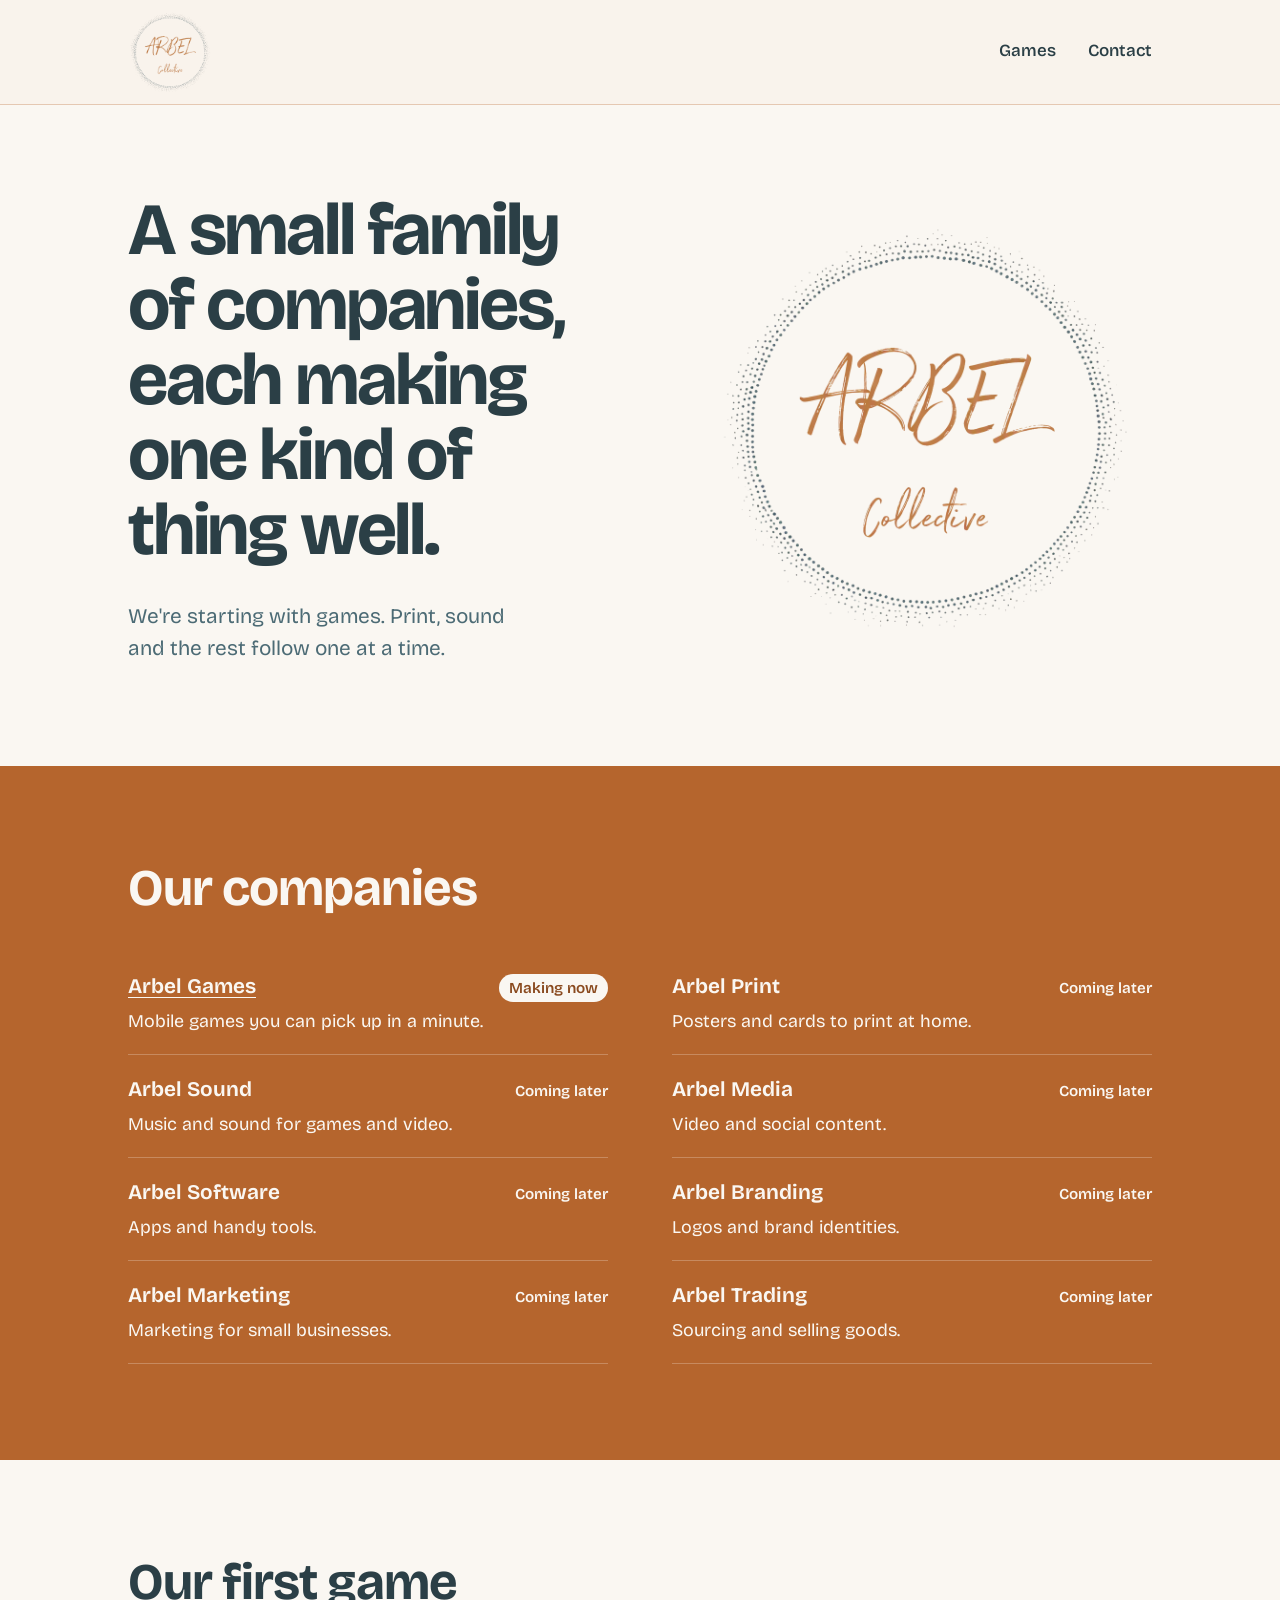
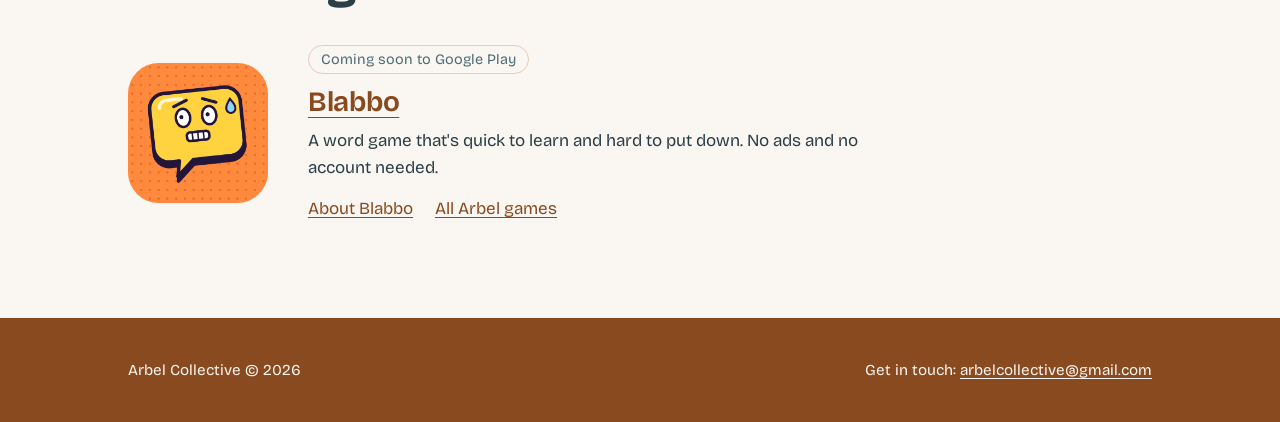
==== index.html @ 0c632db0 "First version of the Arbel Collective website Home, Games, Blabbo, Blabbo help and Blabbo privacy pa" ====
<!doctype html>
<html lang="en-GB">
<head>
<meta charset="utf-8">
<meta name="viewport" content="width=device-width, initial-scale=1">
<title>Arbel Collective</title>
<meta name="description" content="Arbel Collective is a small family of companies, starting with mobile games.">
<meta name="theme-color" content="#FAF7F2">
<link rel="icon" type="image/png" href="./assets/favicon.png">
<link rel="preconnect" href="https://fonts.googleapis.com">
<link rel="preconnect" href="https://fonts.gstatic.com" crossorigin>
<link href="https://fonts.googleapis.com/css2?family=Bricolage+Grotesque:opsz,wght@12..96,400..800&display=swap" rel="stylesheet">
<link rel="stylesheet" href="./assets/style.css">
</head>
<body>
<a class="skip" href="#main">Skip to content</a>
<header class="site-head">
  <div class="wrap">
    <a class="brand" href="./"><img src="./assets/arbel-logo.png" alt="Arbel Collective home" width="84" height="84"></a>
    <nav class="site-nav" aria-label="Main"><a href="./games/">Games</a><a href="#contact">Contact</a></nav>
  </div>
</header>
<main id="main">

<section class="hero">
  <div class="wrap">
    <div>
      <h1>A small family of companies, each making one kind of thing well.</h1>
      <p>We're starting with games. Print, sound and the rest follow one at a time.</p>
    </div>
    <img class="hero-logo" src="assets/arbel-logo.png" alt="Arbel Collective logo" width="880" height="880">
  </div>
</section>

<section class="band">
  <div class="wrap">
    <h2>Our companies</h2>
    <ul class="companies"><li class="live"><span class="name"><a href="games/">Arbel Games</a></span><span class="status">Making now</span><span class="what">Mobile games you can pick up in a minute.</span></li><li class=""><span class="name">Arbel Print</span><span class="status">Coming later</span><span class="what">Posters and cards to print at home.</span></li><li class=""><span class="name">Arbel Sound</span><span class="status">Coming later</span><span class="what">Music and sound for games and video.</span></li><li class=""><span class="name">Arbel Media</span><span class="status">Coming later</span><span class="what">Video and social content.</span></li><li class=""><span class="name">Arbel Software</span><span class="status">Coming later</span><span class="what">Apps and handy tools.</span></li><li class=""><span class="name">Arbel Branding</span><span class="status">Coming later</span><span class="what">Logos and brand identities.</span></li><li class=""><span class="name">Arbel Marketing</span><span class="status">Coming later</span><span class="what">Marketing for small businesses.</span></li><li class=""><span class="name">Arbel Trading</span><span class="status">Coming later</span><span class="what">Sourcing and selling goods.</span></li></ul>
  </div>
</section>

<section>
  <div class="wrap">
    <h2>Our first game</h2>
    
    <article class="game">
      <img class="icon" src="assets/blabbo-icon.png" alt="" width="150" height="150">
      <div>
        <span class="badge">Coming soon to Google Play</span>
        <h3><a href="blabbo/">Blabbo</a></h3>
        <p>A word game that's quick to learn and hard to put down. No ads and no account needed.</p>
        <ul class="links"><li><a href="blabbo/">About Blabbo</a></li><li><a href="games/">All Arbel games</a></li></ul>
      </div>
    </article>
  </div>
</section>

</main>
<footer class="site-foot" id="contact">
  <div class="wrap">
    <span>Arbel Collective &copy; 2026</span>
    <span>Get in touch: <a href="mailto:arbelcollective@gmail.com">arbelcollective@gmail.com</a></span>
  </div>
</footer>
</body>
</html>
---- assets/style.css ----
/* Arbel Collective — locked palette: Paper, Sunbaked Clay, Atlantic Blue-Grey (plus shades of those only) */
:root {
  --paper: #FAF7F2;
  --clay: #B5652D;
  --clay-deep: #8A4A1F;     /* darker shade of Clay, safe for small text */
  --sea: #4C6B75;           /* Atlantic Blue-Grey */
  --sea-deep: #2B3F46;      /* darker shade of Blue-Grey, body text */
  --mist: #F3E6DB;          /* light tint of Clay */
  --line: rgba(181, 101, 45, 0.30);
  --line-light: rgba(250, 247, 242, 0.25);

  --font: "Bricolage Grotesque", system-ui, sans-serif;

  --step-0: 1.0625rem;
  --step-1: 1.3rem;
  --step-2: 1.75rem;
  --step-3: clamp(2.1rem, 4.6vw, 3.2rem);
  --step-4: clamp(2.5rem, 6.4vw, 4.6rem);

  --gutter: clamp(16px, 4vw, 48px);
  --max: 1120px;
}

*, *::before, *::after { box-sizing: border-box; }
html { -webkit-text-size-adjust: 100%; }

body {
  margin: 0;
  background: var(--paper);
  color: var(--sea-deep);
  font-family: var(--font);
  font-size: var(--step-0);
  line-height: 1.6;
  font-optical-sizing: auto;
}

img { max-width: 100%; display: block; }
a { color: var(--clay-deep); text-underline-offset: 0.2em; text-decoration-thickness: 1px; }
a:hover { text-decoration-thickness: 2px; }
:focus-visible { outline: 3px solid var(--clay); outline-offset: 3px; border-radius: 2px; }

.wrap { width: 100%; max-width: var(--max); margin: 0 auto; padding: 0 var(--gutter); }
.skip { position: absolute; left: -999px; }
.skip:focus { left: var(--gutter); top: 8px; background: var(--paper); padding: 8px 12px; z-index: 10; }

/* ---------- header (paper, so the logo sits on its own colour) ---------- */
.site-head { background: #F9F3EC; border-bottom: 1px solid var(--line); }  /* exact background colour of the logo image */
.site-head .wrap { display: flex; align-items: center; justify-content: space-between; gap: 16px; padding-top: 10px; padding-bottom: 10px; }
.brand img { width: 84px; height: auto; }
.site-nav { display: flex; gap: clamp(16px, 3vw, 32px); }
.site-nav a { color: var(--sea-deep); text-decoration: none; font-weight: 550; padding: 4px 0; border-bottom: 2px solid transparent; }
.site-nav a:hover, .site-nav a[aria-current="page"] { border-bottom-color: var(--clay); }
.page-head :focus-visible, .band :focus-visible, .site-foot :focus-visible { outline-color: var(--paper); }

/* ---------- home hero: the logo is the star ---------- */
.hero { padding: clamp(40px, 7vw, 88px) 0 clamp(48px, 8vw, 104px); }
.hero .wrap { display: grid; grid-template-columns: 1.1fr 1fr; gap: clamp(28px, 6vw, 72px); align-items: center; }
.hero h1 { font-size: var(--step-4); line-height: 1.02; font-weight: 700; letter-spacing: -0.03em; margin: 0 0 0.45em; color: var(--sea-deep); max-width: 14ch; }
.hero p { font-size: var(--step-1); line-height: 1.5; max-width: 32ch; margin: 0; color: var(--sea); }
.hero-logo { width: min(420px, 100%); height: auto; justify-self: center; }

/* ---------- sections ---------- */
main section { padding: clamp(48px, 8vw, 96px) 0; }
h2 { font-size: var(--step-3); line-height: 1.05; letter-spacing: -0.02em; font-weight: 700; margin: 0 0 0.7em; }
h3 { font-size: var(--step-2); line-height: 1.15; letter-spacing: -0.01em; font-weight: 650; margin: 0 0 0.3em; }
.prose { max-width: 68ch; }
.prose p, .prose li { margin: 0 0 1em; }
.prose h2 { font-size: var(--step-2); margin: 1.6em 0 0.5em; }
.prose h2:first-child { margin-top: 0; }

/* blue-grey band for the company list */
.band { background: var(--clay); color: var(--paper); }
.band h2 { color: var(--paper); }

.companies { list-style: none; margin: 0; padding: 0; display: grid; grid-template-columns: repeat(2, 1fr); column-gap: clamp(24px, 5vw, 64px); }
.companies li { display: grid; grid-template-columns: 1fr auto; gap: 4px 16px; padding: 18px 0; border-bottom: 1px solid var(--line-light); align-items: baseline; }
.companies .name { font-weight: 650; font-size: var(--step-1); }
.companies .what { grid-column: 1 / -1; color: var(--paper); font-size: 1.12rem; }
.companies .status { font-size: 0.95rem; font-weight: 600; color: var(--paper); }
.companies li.live .status { color: var(--clay-deep); background: var(--paper); padding: 2px 10px; border-radius: 999px; }
.companies li.live .name a { color: var(--paper); }

/* games */
.game { display: grid; grid-template-columns: auto 1fr; gap: clamp(20px, 4vw, 40px); align-items: center; }
.game + .game { margin-top: 40px; }
.icon { width: clamp(96px, 16vw, 140px); aspect-ratio: 1; height: auto; border-radius: 22%; object-fit: cover; }
.icon.quiet { background: var(--mist); color: var(--clay-deep); display: grid; place-items: center; text-align: center; font-weight: 600; font-size: 1.05rem; padding: 12px; }
.game p { margin: 0 0 0.8em; max-width: 52ch; }
.links { display: flex; flex-wrap: wrap; gap: 10px 22px; padding: 0; margin: 0; list-style: none; }
.badge { display: inline-block; font-size: 0.9rem; color: var(--sea); border: 1px solid var(--line); border-radius: 999px; padding: 2px 12px; margin-bottom: 12px; }

/* inner page heads */
.page-head { background: var(--clay); color: var(--paper); padding: clamp(36px, 6vw, 72px) 0; }
.page-head h1 { font-size: var(--step-4); line-height: 0.98; letter-spacing: -0.03em; margin: 0 0 0.25em; font-weight: 700; }
.page-head p { font-size: var(--step-1); margin: 0; max-width: 40ch; color: var(--paper); }
.page-head a { color: var(--paper); }
.crumb { font-size: 0.95rem; margin-bottom: 18px; }
.title-row { display: flex; align-items: center; gap: clamp(16px, 3vw, 32px); }
.title-row .icon { width: clamp(80px, 12vw, 120px); }

/* privacy policy */
.policy ol { padding-left: 1.3em; }
.policy strong { color: var(--sea-deep); }

/* footer */
.site-foot { background: var(--clay-deep); color: var(--paper); padding: 40px 0; font-size: 0.95rem; }
.site-foot .wrap { display: flex; flex-wrap: wrap; justify-content: space-between; gap: 12px 32px; align-items: center; }
.site-foot a { color: var(--paper); }

@media (max-width: 760px) {
  .hero .wrap { grid-template-columns: 1fr; }
  .hero-logo { width: min(280px, 80%); order: -1; }
  .companies { grid-template-columns: 1fr; }
  .game { grid-template-columns: 1fr; }
}

/* long-text pages: keep the text column lined up with the page edge */
.wrap.prose { max-width: var(--max); }
.wrap.prose > * { max-width: 68ch; }
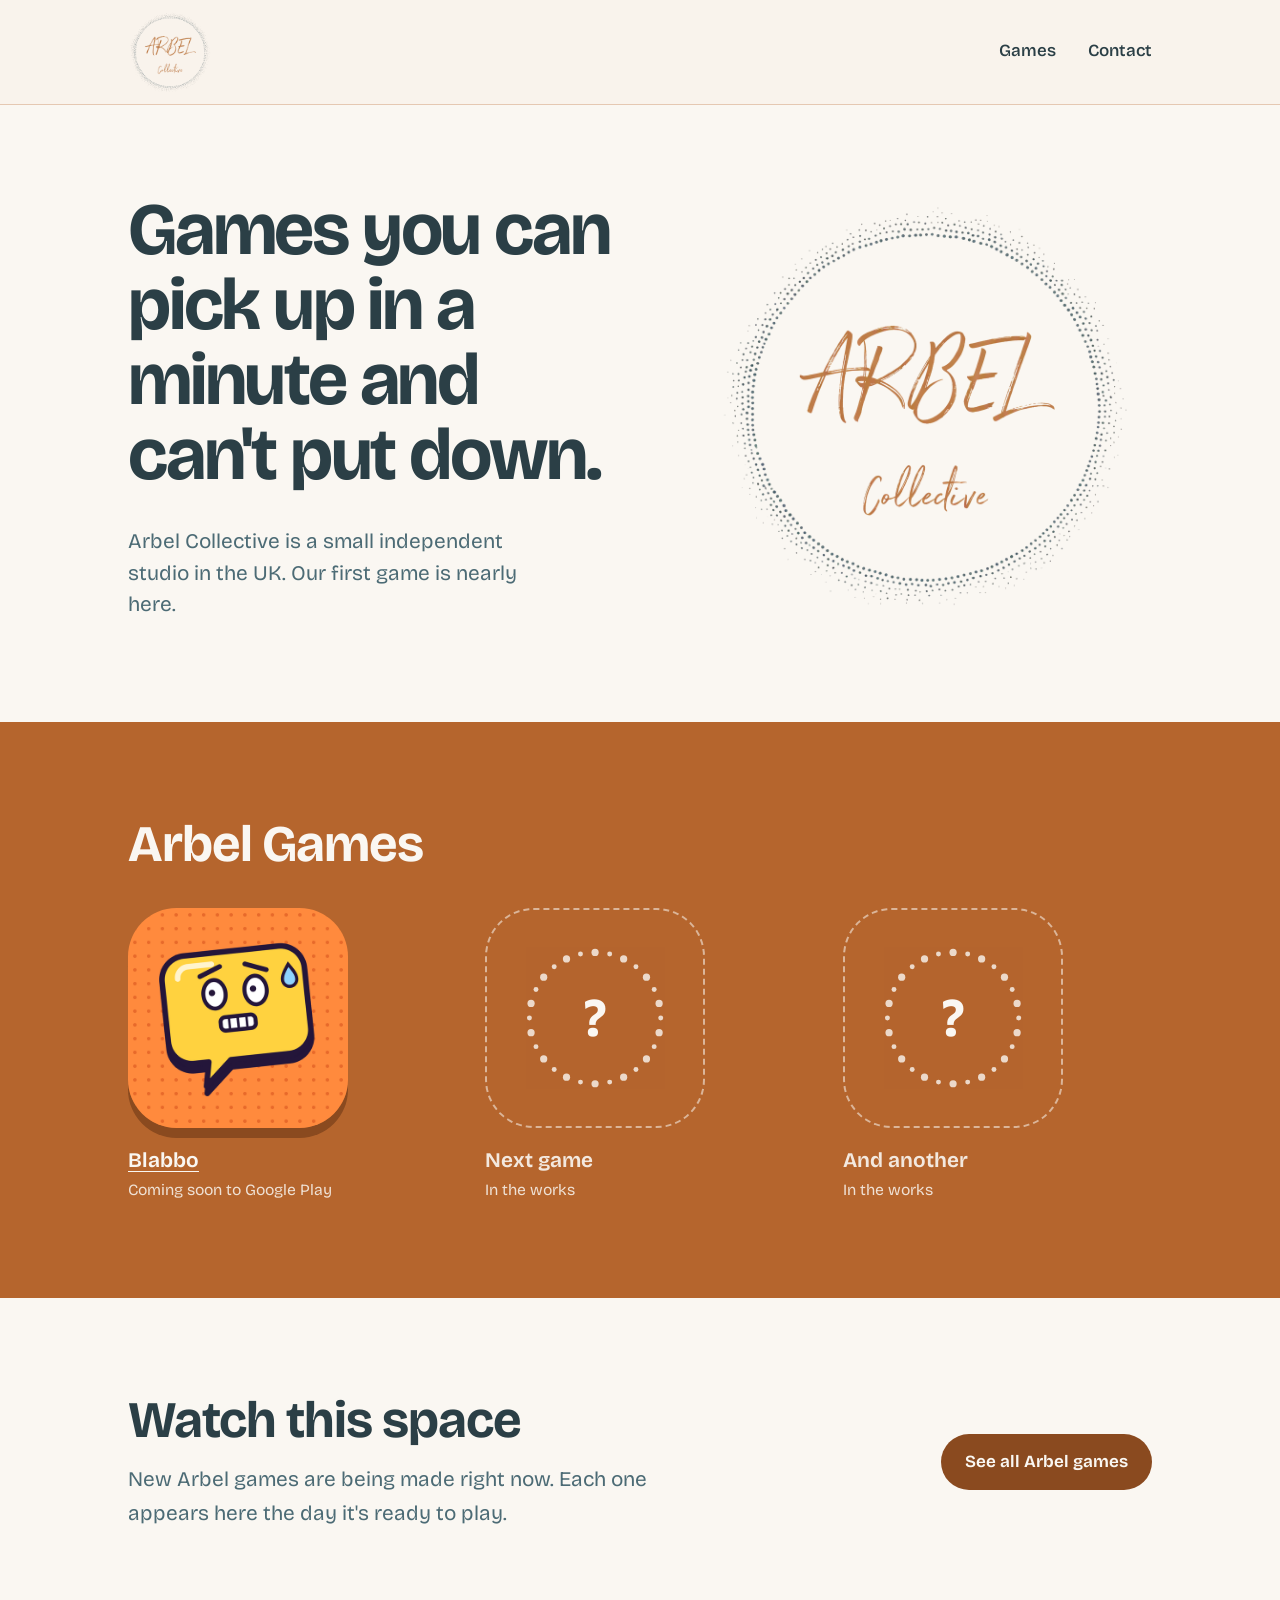
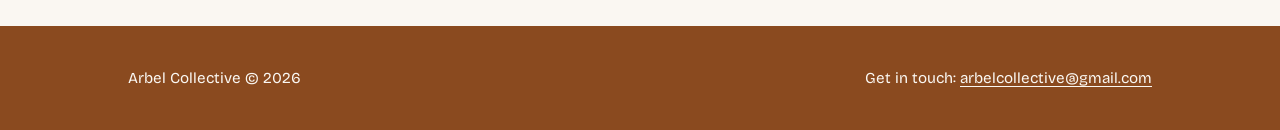
==== commit 55a762db: "Home page: replace company list with Arbel Games shelf and watch-this-space section Co-Authored-By: " ====
--- a/index.html
+++ b/index.html
@@ -4,7 +4,7 @@
 <meta charset="utf-8">
 <meta name="viewport" content="width=device-width, initial-scale=1">
 <title>Arbel Collective</title>
-<meta name="description" content="Arbel Collective is a small family of companies, starting with mobile games.">
+<meta name="description" content="Arbel Collective makes mobile games you can pick up in a minute. Our first game, Blabbo, is coming to Google Play.">
 <meta name="theme-color" content="#FAF7F2">
 <link rel="icon" type="image/png" href="./assets/favicon.png">
 <link rel="preconnect" href="https://fonts.googleapis.com">
@@ -25,33 +25,43 @@
 <section class="hero">
   <div class="wrap">
     <div>
-      <h1>A small family of companies, each making one kind of thing well.</h1>
-      <p>We're starting with games. Print, sound and the rest follow one at a time.</p>
+      <h1>Games you can pick up in a minute and can't put down.</h1>
+      <p>Arbel Collective is a small independent studio in the UK. Our first game is nearly here.</p>
     </div>
     <img class="hero-logo" src="assets/arbel-logo.png" alt="Arbel Collective logo" width="880" height="880">
   </div>
 </section>
 
-<section class="band">
+<section class="band shelf">
   <div class="wrap">
-    <h2>Our companies</h2>
-    <ul class="companies"><li class="live"><span class="name"><a href="games/">Arbel Games</a></span><span class="status">Making now</span><span class="what">Mobile games you can pick up in a minute.</span></li><li class=""><span class="name">Arbel Print</span><span class="status">Coming later</span><span class="what">Posters and cards to print at home.</span></li><li class=""><span class="name">Arbel Sound</span><span class="status">Coming later</span><span class="what">Music and sound for games and video.</span></li><li class=""><span class="name">Arbel Media</span><span class="status">Coming later</span><span class="what">Video and social content.</span></li><li class=""><span class="name">Arbel Software</span><span class="status">Coming later</span><span class="what">Apps and handy tools.</span></li><li class=""><span class="name">Arbel Branding</span><span class="status">Coming later</span><span class="what">Logos and brand identities.</span></li><li class=""><span class="name">Arbel Marketing</span><span class="status">Coming later</span><span class="what">Marketing for small businesses.</span></li><li class=""><span class="name">Arbel Trading</span><span class="status">Coming later</span><span class="what">Sourcing and selling goods.</span></li></ul>
+    <h2>Arbel Games</h2>
+    <ul class="shelf-row">
+      <li class="slot">
+        <a class="tile" href="blabbo/"><img src="assets/blabbo-icon.png" alt="" width="512" height="512"></a>
+        <p class="slot-name"><a href="blabbo/">Blabbo</a></p>
+        <p class="slot-meta">Coming soon to Google Play</p>
+      </li>
+      <li class="slot slot--soon">
+        <div class="tile tile--soon"><svg viewBox="0 0 100 100" aria-hidden="true"><circle cx="90.0" cy="50.0" r="1.5"/><circle cx="89.0" cy="58.9" r="2.2"/><circle cx="86.0" cy="67.4" r="1.5"/><circle cx="81.3" cy="74.9" r="2.2"/><circle cx="74.9" cy="81.3" r="1.5"/><circle cx="67.4" cy="86.0" r="2.2"/><circle cx="58.9" cy="89.0" r="1.5"/><circle cx="50.0" cy="90.0" r="2.2"/><circle cx="41.1" cy="89.0" r="1.5"/><circle cx="32.6" cy="86.0" r="2.2"/><circle cx="25.1" cy="81.3" r="1.5"/><circle cx="18.7" cy="74.9" r="2.2"/><circle cx="14.0" cy="67.4" r="1.5"/><circle cx="11.0" cy="58.9" r="2.2"/><circle cx="10.0" cy="50.0" r="1.5"/><circle cx="11.0" cy="41.1" r="2.2"/><circle cx="14.0" cy="32.6" r="1.5"/><circle cx="18.7" cy="25.1" r="2.2"/><circle cx="25.1" cy="18.7" r="1.5"/><circle cx="32.6" cy="14.0" r="2.2"/><circle cx="41.1" cy="11.0" r="1.5"/><circle cx="50.0" cy="10.0" r="2.2"/><circle cx="58.9" cy="11.0" r="1.5"/><circle cx="67.4" cy="14.0" r="2.2"/><circle cx="74.9" cy="18.7" r="1.5"/><circle cx="81.3" cy="25.1" r="2.2"/><circle cx="86.0" cy="32.6" r="1.5"/><circle cx="89.0" cy="41.1" r="2.2"/></svg><span aria-hidden="true">?</span></div>
+        <p class="slot-name">Next game</p>
+        <p class="slot-meta">In the works</p>
+      </li>
+      <li class="slot slot--soon">
+        <div class="tile tile--soon"><svg viewBox="0 0 100 100" aria-hidden="true"><circle cx="90.0" cy="50.0" r="1.5"/><circle cx="89.0" cy="58.9" r="2.2"/><circle cx="86.0" cy="67.4" r="1.5"/><circle cx="81.3" cy="74.9" r="2.2"/><circle cx="74.9" cy="81.3" r="1.5"/><circle cx="67.4" cy="86.0" r="2.2"/><circle cx="58.9" cy="89.0" r="1.5"/><circle cx="50.0" cy="90.0" r="2.2"/><circle cx="41.1" cy="89.0" r="1.5"/><circle cx="32.6" cy="86.0" r="2.2"/><circle cx="25.1" cy="81.3" r="1.5"/><circle cx="18.7" cy="74.9" r="2.2"/><circle cx="14.0" cy="67.4" r="1.5"/><circle cx="11.0" cy="58.9" r="2.2"/><circle cx="10.0" cy="50.0" r="1.5"/><circle cx="11.0" cy="41.1" r="2.2"/><circle cx="14.0" cy="32.6" r="1.5"/><circle cx="18.7" cy="25.1" r="2.2"/><circle cx="25.1" cy="18.7" r="1.5"/><circle cx="32.6" cy="14.0" r="2.2"/><circle cx="41.1" cy="11.0" r="1.5"/><circle cx="50.0" cy="10.0" r="2.2"/><circle cx="58.9" cy="11.0" r="1.5"/><circle cx="67.4" cy="14.0" r="2.2"/><circle cx="74.9" cy="18.7" r="1.5"/><circle cx="81.3" cy="25.1" r="2.2"/><circle cx="86.0" cy="32.6" r="1.5"/><circle cx="89.0" cy="41.1" r="2.2"/></svg><span aria-hidden="true">?</span></div>
+        <p class="slot-name">And another</p>
+        <p class="slot-meta">In the works</p>
+      </li>
+    </ul>
   </div>
 </section>
 
-<section>
+<section class="watch">
   <div class="wrap">
-    <h2>Our first game</h2>
-    
-    <article class="game">
-      <img class="icon" src="assets/blabbo-icon.png" alt="" width="150" height="150">
-      <div>
-        <span class="badge">Coming soon to Google Play</span>
-        <h3><a href="blabbo/">Blabbo</a></h3>
-        <p>A word game that's quick to learn and hard to put down. No ads and no account needed.</p>
-        <ul class="links"><li><a href="blabbo/">About Blabbo</a></li><li><a href="games/">All Arbel games</a></li></ul>
-      </div>
-    </article>
+    <div>
+      <h2>Watch this space</h2>
+      <p>New Arbel games are being made right now. Each one appears here the day it's ready to play.</p>
+    </div>
+    <a class="button" href="games/">See all Arbel games</a>
   </div>
 </section>
 
--- a/assets/style.css
+++ b/assets/style.css
@@ -117,3 +117,33 @@
 /* long-text pages: keep the text column lined up with the page edge */
 .wrap.prose { max-width: var(--max); }
 .wrap.prose > * { max-width: 68ch; }
+
+/* ---------- home: games shelf ---------- */
+.shelf-row { list-style: none; margin: 0; padding: 0; display: grid; grid-template-columns: repeat(3, minmax(0, 1fr)); gap: clamp(16px, 4vw, 48px); }
+.slot p { margin: 0; }
+.tile { display: block; aspect-ratio: 1; width: 100%; max-width: 220px; border-radius: 22%; overflow: hidden; margin-bottom: 16px; }
+.tile img { width: 100%; height: 100%; object-fit: cover; }
+a.tile { box-shadow: 0 10px 0 var(--clay-deep); transition: transform .15s; }
+a.tile:hover { transform: translateY(-4px); }
+.tile--soon { position: relative; border: 2px dashed rgba(250, 247, 242, 0.55); display: grid; place-items: center; }
+.tile--soon svg { position: absolute; inset: 12%; width: 76%; height: 76%; fill: var(--paper); opacity: 0.8; }
+.tile--soon span { font-size: clamp(2rem, 6vw, 3.4rem); font-weight: 700; color: var(--paper); line-height: 1; }
+.slot-name { font-size: var(--step-1); font-weight: 650; }
+.slot-name a { color: var(--paper); }
+.slot-meta { color: var(--paper); opacity: 0.85; font-size: 0.98rem; }
+.slot--soon .slot-name { opacity: 0.9; }
+
+/* ---------- home: watch this space ---------- */
+.watch .wrap { display: flex; flex-wrap: wrap; align-items: center; justify-content: space-between; gap: 24px 48px; }
+.watch h2 { margin-bottom: 0.3em; }
+.watch p { margin: 0; max-width: 46ch; font-size: var(--step-1); color: var(--sea); }
+.button { display: inline-block; background: var(--clay-deep); color: var(--paper); text-decoration: none; font-weight: 650; padding: 14px 24px; border-radius: 999px; }
+.button:hover { background: var(--sea-deep); }
+
+@media (max-width: 760px) {
+  .shelf-row { gap: 14px; }
+  .slot-name { font-size: 1.05rem; }
+  .slot-meta { font-size: 0.85rem; }
+  a.tile { box-shadow: 0 6px 0 var(--clay-deep); }
+}
+@media (prefers-reduced-motion: reduce) { a.tile { transition: none; } }
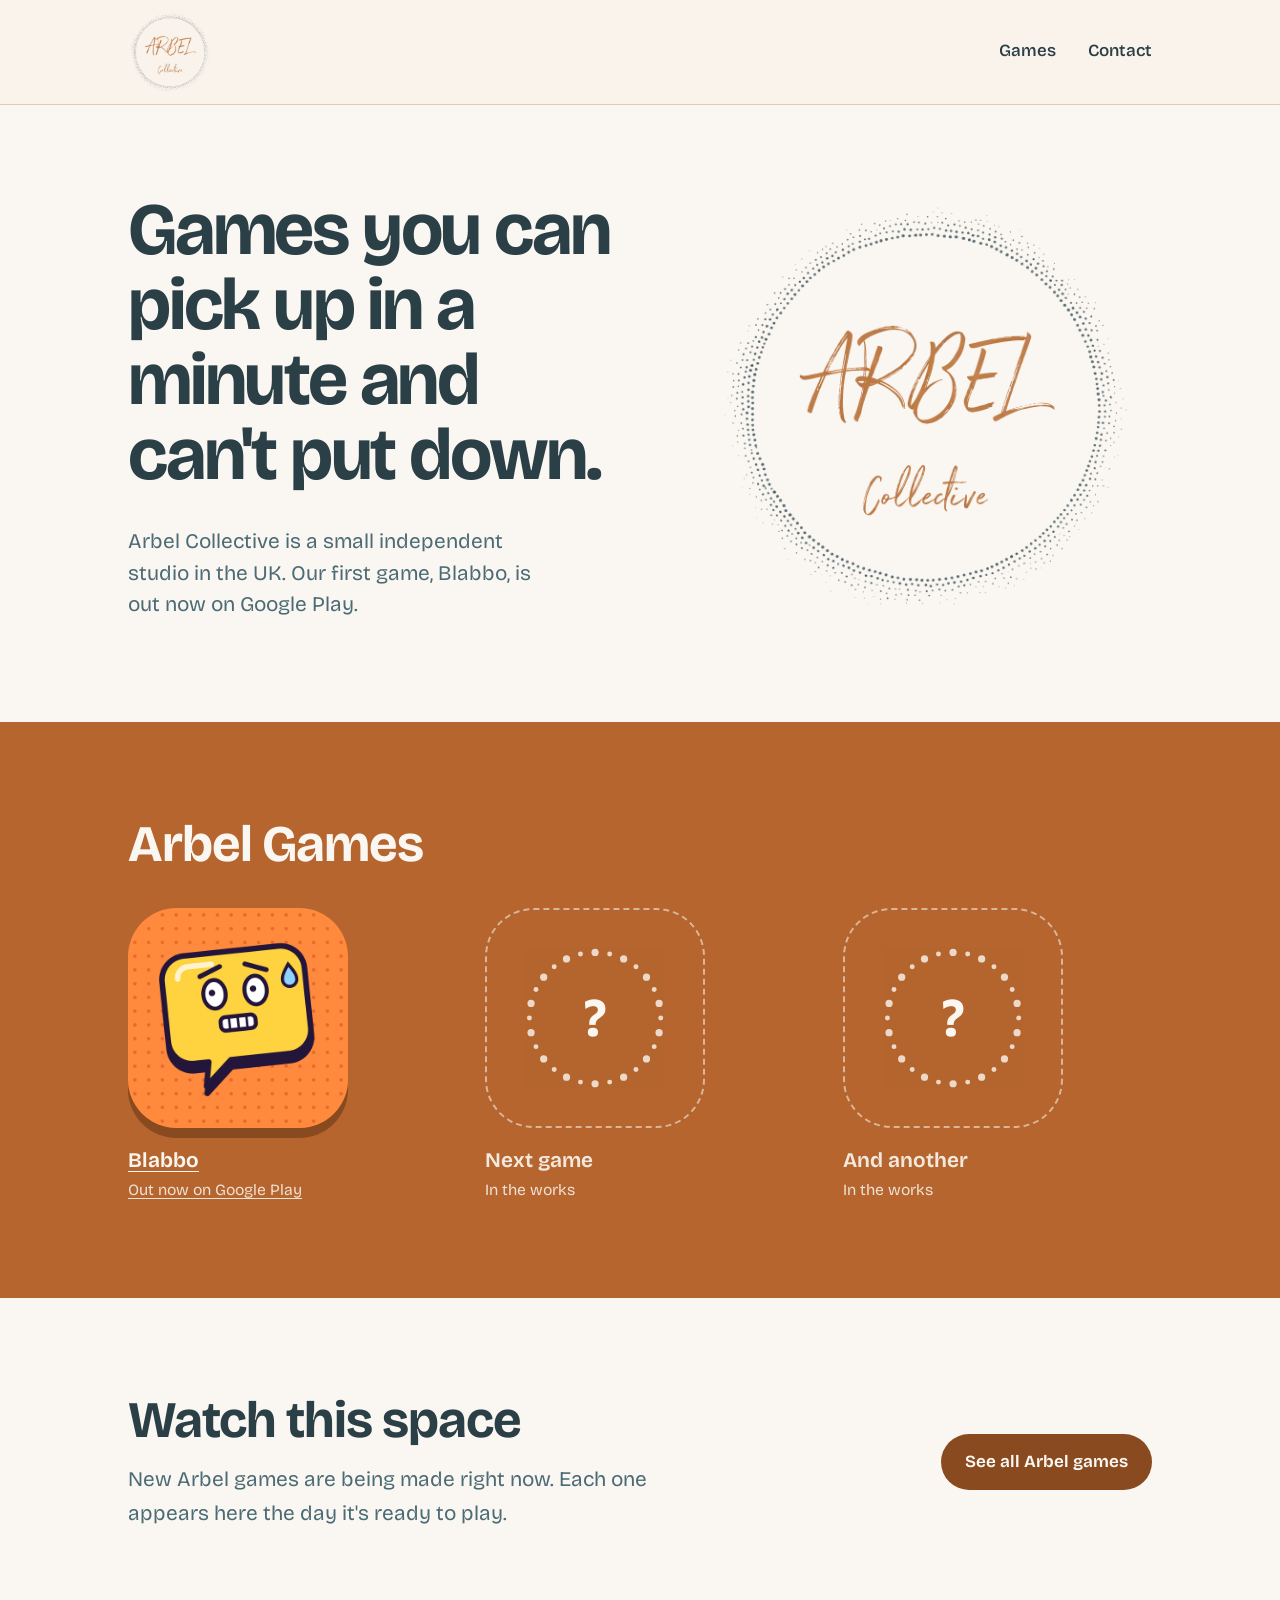
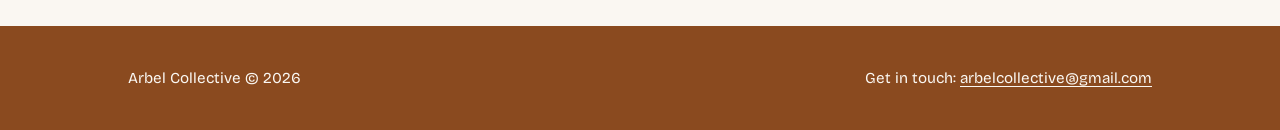
==== commit 85178cf5: "Blabbo is out now: add Google Play links Co-Authored-By: Claude Opus 5.5 <noreply@anthropic.com> Cla" ====
--- a/index.html
+++ b/index.html
@@ -4,7 +4,7 @@
 <meta charset="utf-8">
 <meta name="viewport" content="width=device-width, initial-scale=1">
 <title>Arbel Collective</title>
-<meta name="description" content="Arbel Collective makes mobile games you can pick up in a minute. Our first game, Blabbo, is coming to Google Play.">
+<meta name="description" content="Arbel Collective makes mobile games you can pick up in a minute. Our first game, Blabbo, is out now on Google Play.">
 <meta name="theme-color" content="#FAF7F2">
 <link rel="icon" type="image/png" href="./assets/favicon.png">
 <link rel="preconnect" href="https://fonts.googleapis.com">
@@ -26,7 +26,7 @@
   <div class="wrap">
     <div>
       <h1>Games you can pick up in a minute and can't put down.</h1>
-      <p>Arbel Collective is a small independent studio in the UK. Our first game is nearly here.</p>
+      <p>Arbel Collective is a small independent studio in the UK. Our first game, Blabbo, is out now on Google Play.</p>
     </div>
     <img class="hero-logo" src="assets/arbel-logo.png" alt="Arbel Collective logo" width="880" height="880">
   </div>
@@ -39,7 +39,7 @@
       <li class="slot">
         <a class="tile" href="blabbo/"><img src="assets/blabbo-icon.png" alt="" width="512" height="512"></a>
         <p class="slot-name"><a href="blabbo/">Blabbo</a></p>
-        <p class="slot-meta">Coming soon to Google Play</p>
+        <p class="slot-meta"><a href="https://play.google.com/store/apps/details?id=com.arbelcollective.blabbo">Out now on Google Play</a></p>
       </li>
       <li class="slot slot--soon">
         <div class="tile tile--soon"><svg viewBox="0 0 100 100" aria-hidden="true"><circle cx="90.0" cy="50.0" r="1.5"/><circle cx="89.0" cy="58.9" r="2.2"/><circle cx="86.0" cy="67.4" r="1.5"/><circle cx="81.3" cy="74.9" r="2.2"/><circle cx="74.9" cy="81.3" r="1.5"/><circle cx="67.4" cy="86.0" r="2.2"/><circle cx="58.9" cy="89.0" r="1.5"/><circle cx="50.0" cy="90.0" r="2.2"/><circle cx="41.1" cy="89.0" r="1.5"/><circle cx="32.6" cy="86.0" r="2.2"/><circle cx="25.1" cy="81.3" r="1.5"/><circle cx="18.7" cy="74.9" r="2.2"/><circle cx="14.0" cy="67.4" r="1.5"/><circle cx="11.0" cy="58.9" r="2.2"/><circle cx="10.0" cy="50.0" r="1.5"/><circle cx="11.0" cy="41.1" r="2.2"/><circle cx="14.0" cy="32.6" r="1.5"/><circle cx="18.7" cy="25.1" r="2.2"/><circle cx="25.1" cy="18.7" r="1.5"/><circle cx="32.6" cy="14.0" r="2.2"/><circle cx="41.1" cy="11.0" r="1.5"/><circle cx="50.0" cy="10.0" r="2.2"/><circle cx="58.9" cy="11.0" r="1.5"/><circle cx="67.4" cy="14.0" r="2.2"/><circle cx="74.9" cy="18.7" r="1.5"/><circle cx="81.3" cy="25.1" r="2.2"/><circle cx="86.0" cy="32.6" r="1.5"/><circle cx="89.0" cy="41.1" r="2.2"/></svg><span aria-hidden="true">?</span></div>
--- a/assets/style.css
+++ b/assets/style.css
@@ -131,6 +131,7 @@
 .slot-name { font-size: var(--step-1); font-weight: 650; }
 .slot-name a { color: var(--paper); }
 .slot-meta { color: var(--paper); opacity: 0.85; font-size: 0.98rem; }
+.slot-meta a { color: inherit; }
 .slot--soon .slot-name { opacity: 0.9; }
 
 /* ---------- home: watch this space ---------- */
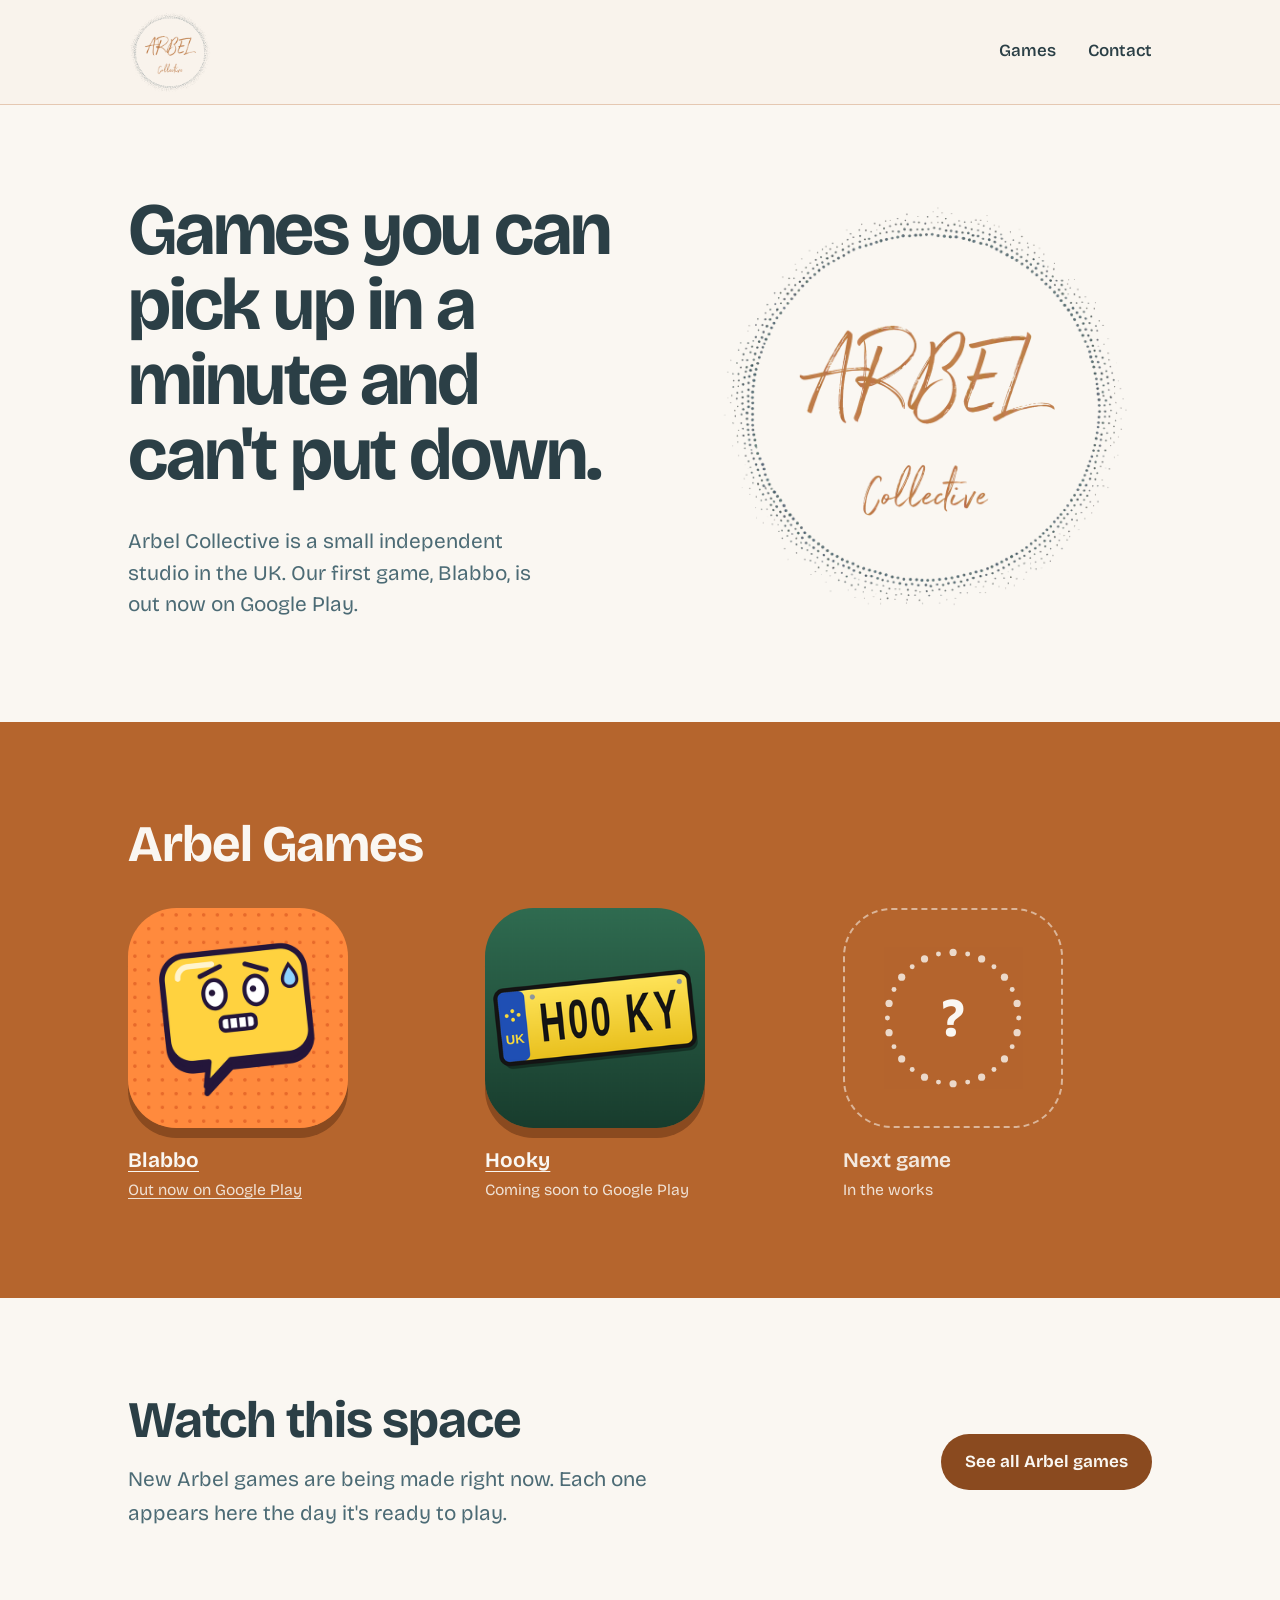
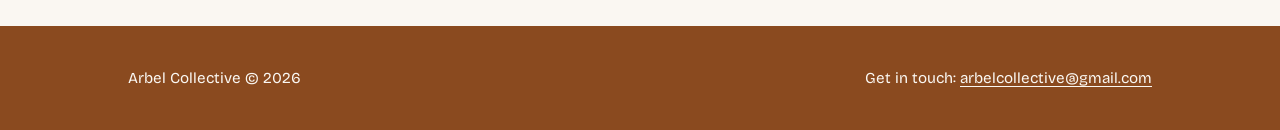
==== commit dff0f1e9: "Home page: show Hooky (coming soon) on the games shelf Co-Authored-By: Claude Opus 5.5 <noreply@anth" ====
--- a/index.html
+++ b/index.html
@@ -41,14 +41,14 @@
         <p class="slot-name"><a href="blabbo/">Blabbo</a></p>
         <p class="slot-meta"><a href="https://play.google.com/store/apps/details?id=com.arbelcollective.blabbo">Out now on Google Play</a></p>
       </li>
+      <li class="slot">
+        <a class="tile" href="hooky/"><img src="assets/hooky-icon.png" alt="" width="512" height="512"></a>
+        <p class="slot-name"><a href="hooky/">Hooky</a></p>
+        <p class="slot-meta">Coming soon to Google Play</p>
+      </li>
       <li class="slot slot--soon">
         <div class="tile tile--soon"><svg viewBox="0 0 100 100" aria-hidden="true"><circle cx="90.0" cy="50.0" r="1.5"/><circle cx="89.0" cy="58.9" r="2.2"/><circle cx="86.0" cy="67.4" r="1.5"/><circle cx="81.3" cy="74.9" r="2.2"/><circle cx="74.9" cy="81.3" r="1.5"/><circle cx="67.4" cy="86.0" r="2.2"/><circle cx="58.9" cy="89.0" r="1.5"/><circle cx="50.0" cy="90.0" r="2.2"/><circle cx="41.1" cy="89.0" r="1.5"/><circle cx="32.6" cy="86.0" r="2.2"/><circle cx="25.1" cy="81.3" r="1.5"/><circle cx="18.7" cy="74.9" r="2.2"/><circle cx="14.0" cy="67.4" r="1.5"/><circle cx="11.0" cy="58.9" r="2.2"/><circle cx="10.0" cy="50.0" r="1.5"/><circle cx="11.0" cy="41.1" r="2.2"/><circle cx="14.0" cy="32.6" r="1.5"/><circle cx="18.7" cy="25.1" r="2.2"/><circle cx="25.1" cy="18.7" r="1.5"/><circle cx="32.6" cy="14.0" r="2.2"/><circle cx="41.1" cy="11.0" r="1.5"/><circle cx="50.0" cy="10.0" r="2.2"/><circle cx="58.9" cy="11.0" r="1.5"/><circle cx="67.4" cy="14.0" r="2.2"/><circle cx="74.9" cy="18.7" r="1.5"/><circle cx="81.3" cy="25.1" r="2.2"/><circle cx="86.0" cy="32.6" r="1.5"/><circle cx="89.0" cy="41.1" r="2.2"/></svg><span aria-hidden="true">?</span></div>
         <p class="slot-name">Next game</p>
-        <p class="slot-meta">In the works</p>
-      </li>
-      <li class="slot slot--soon">
-        <div class="tile tile--soon"><svg viewBox="0 0 100 100" aria-hidden="true"><circle cx="90.0" cy="50.0" r="1.5"/><circle cx="89.0" cy="58.9" r="2.2"/><circle cx="86.0" cy="67.4" r="1.5"/><circle cx="81.3" cy="74.9" r="2.2"/><circle cx="74.9" cy="81.3" r="1.5"/><circle cx="67.4" cy="86.0" r="2.2"/><circle cx="58.9" cy="89.0" r="1.5"/><circle cx="50.0" cy="90.0" r="2.2"/><circle cx="41.1" cy="89.0" r="1.5"/><circle cx="32.6" cy="86.0" r="2.2"/><circle cx="25.1" cy="81.3" r="1.5"/><circle cx="18.7" cy="74.9" r="2.2"/><circle cx="14.0" cy="67.4" r="1.5"/><circle cx="11.0" cy="58.9" r="2.2"/><circle cx="10.0" cy="50.0" r="1.5"/><circle cx="11.0" cy="41.1" r="2.2"/><circle cx="14.0" cy="32.6" r="1.5"/><circle cx="18.7" cy="25.1" r="2.2"/><circle cx="25.1" cy="18.7" r="1.5"/><circle cx="32.6" cy="14.0" r="2.2"/><circle cx="41.1" cy="11.0" r="1.5"/><circle cx="50.0" cy="10.0" r="2.2"/><circle cx="58.9" cy="11.0" r="1.5"/><circle cx="67.4" cy="14.0" r="2.2"/><circle cx="74.9" cy="18.7" r="1.5"/><circle cx="81.3" cy="25.1" r="2.2"/><circle cx="86.0" cy="32.6" r="1.5"/><circle cx="89.0" cy="41.1" r="2.2"/></svg><span aria-hidden="true">?</span></div>
-        <p class="slot-name">And another</p>
         <p class="slot-meta">In the works</p>
       </li>
     </ul>
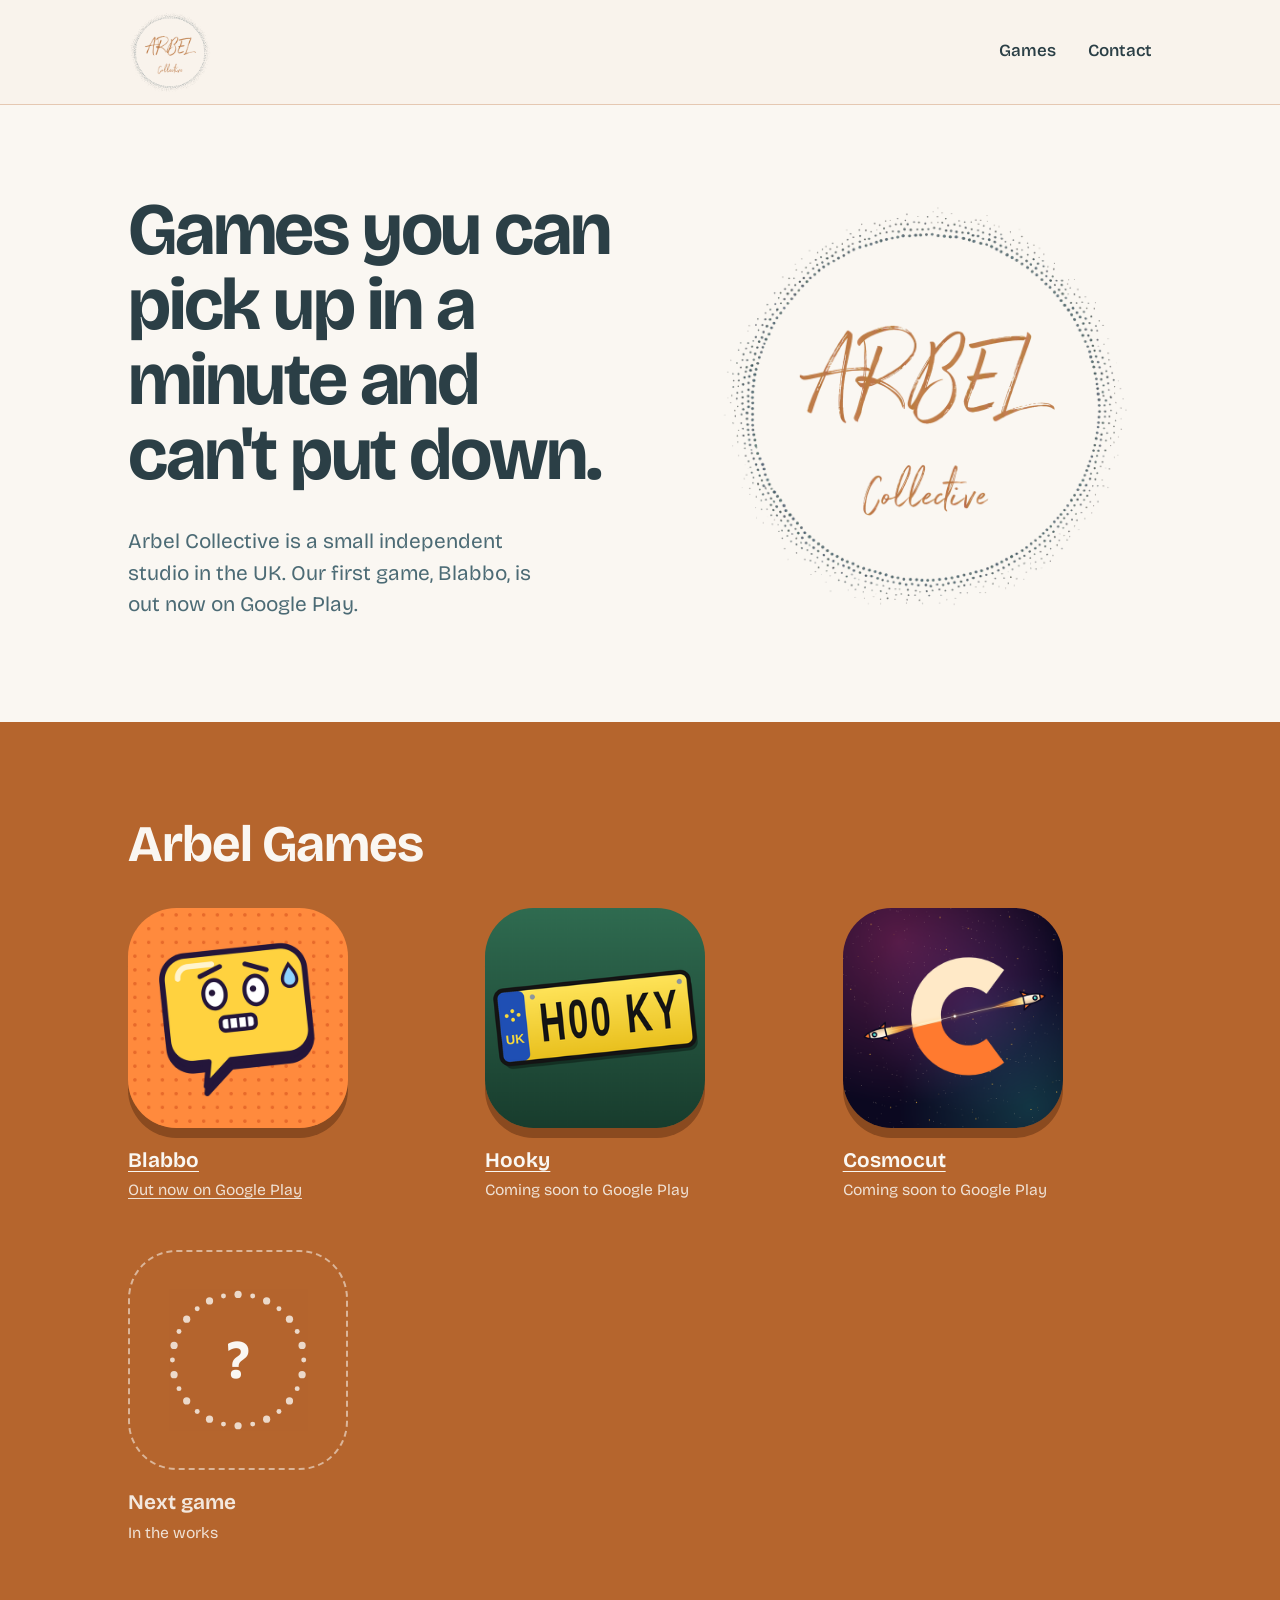
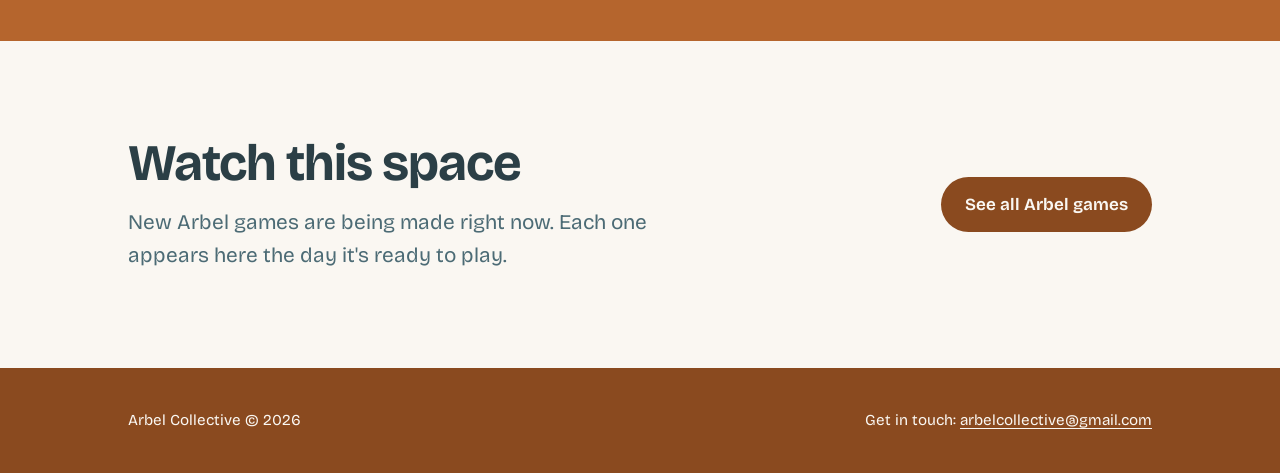
==== commit 1c7da43a: "Add Cosmocut page, help and privacy policy; list it on Games and home Co-Authored-By: Claude Opus 5." ====
--- a/index.html
+++ b/index.html
@@ -46,6 +46,11 @@
         <p class="slot-name"><a href="hooky/">Hooky</a></p>
         <p class="slot-meta">Coming soon to Google Play</p>
       </li>
+      <li class="slot">
+        <a class="tile" href="cosmocut/"><img src="assets/cosmocut-icon.png" alt="" width="512" height="512"></a>
+        <p class="slot-name"><a href="cosmocut/">Cosmocut</a></p>
+        <p class="slot-meta">Coming soon to Google Play</p>
+      </li>
       <li class="slot slot--soon">
         <div class="tile tile--soon"><svg viewBox="0 0 100 100" aria-hidden="true"><circle cx="90.0" cy="50.0" r="1.5"/><circle cx="89.0" cy="58.9" r="2.2"/><circle cx="86.0" cy="67.4" r="1.5"/><circle cx="81.3" cy="74.9" r="2.2"/><circle cx="74.9" cy="81.3" r="1.5"/><circle cx="67.4" cy="86.0" r="2.2"/><circle cx="58.9" cy="89.0" r="1.5"/><circle cx="50.0" cy="90.0" r="2.2"/><circle cx="41.1" cy="89.0" r="1.5"/><circle cx="32.6" cy="86.0" r="2.2"/><circle cx="25.1" cy="81.3" r="1.5"/><circle cx="18.7" cy="74.9" r="2.2"/><circle cx="14.0" cy="67.4" r="1.5"/><circle cx="11.0" cy="58.9" r="2.2"/><circle cx="10.0" cy="50.0" r="1.5"/><circle cx="11.0" cy="41.1" r="2.2"/><circle cx="14.0" cy="32.6" r="1.5"/><circle cx="18.7" cy="25.1" r="2.2"/><circle cx="25.1" cy="18.7" r="1.5"/><circle cx="32.6" cy="14.0" r="2.2"/><circle cx="41.1" cy="11.0" r="1.5"/><circle cx="50.0" cy="10.0" r="2.2"/><circle cx="58.9" cy="11.0" r="1.5"/><circle cx="67.4" cy="14.0" r="2.2"/><circle cx="74.9" cy="18.7" r="1.5"/><circle cx="81.3" cy="25.1" r="2.2"/><circle cx="86.0" cy="32.6" r="1.5"/><circle cx="89.0" cy="41.1" r="2.2"/></svg><span aria-hidden="true">?</span></div>
         <p class="slot-name">Next game</p>
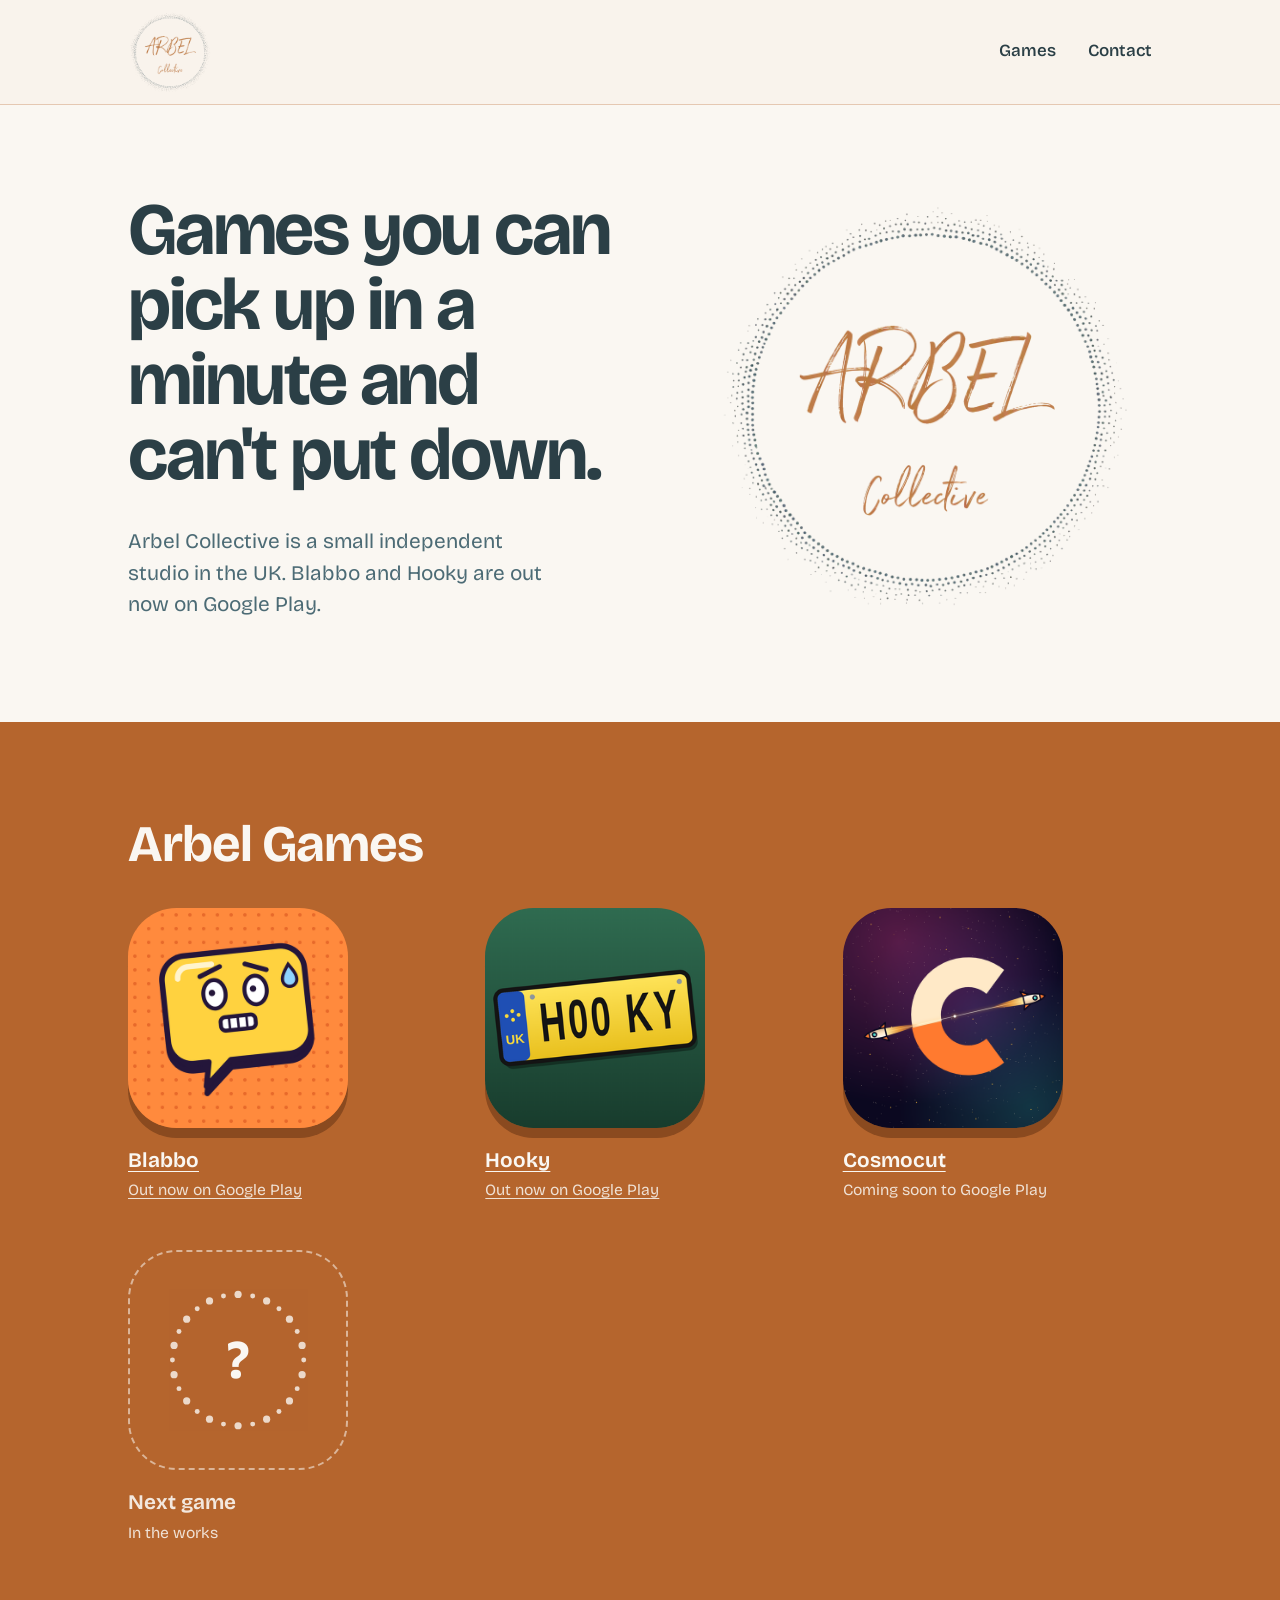
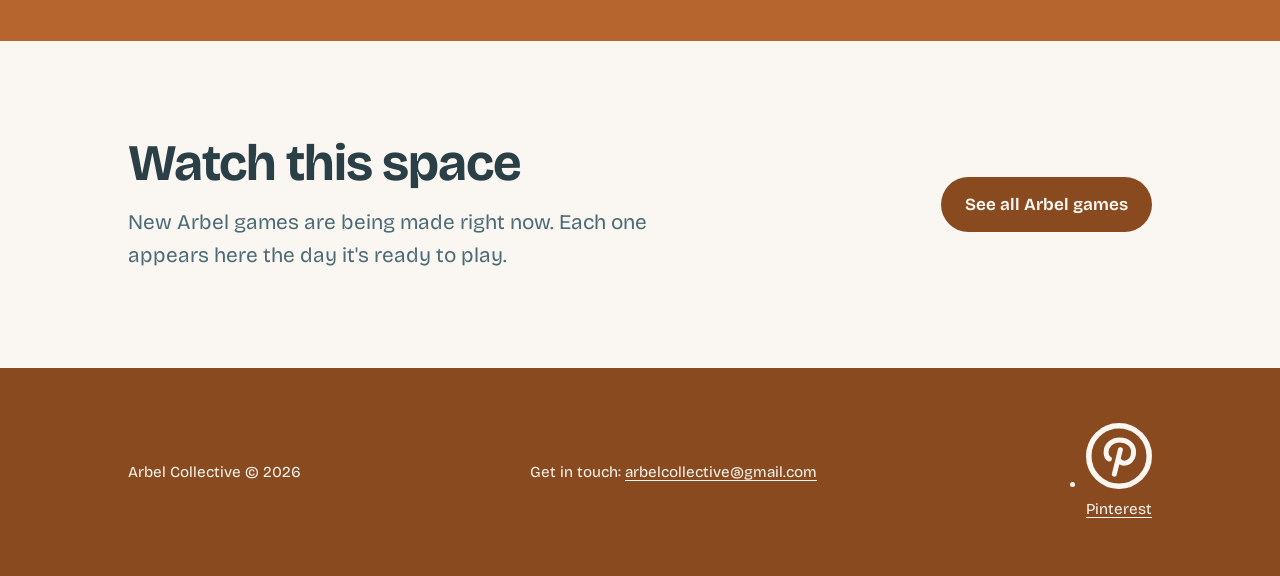
==== commit 230cec15: "Hooky is out now: add Google Play links Co-Authored-By: Claude Opus 5.5 <noreply@anthropic.com> Clau" ====
--- a/index.html
+++ b/index.html
@@ -4,8 +4,9 @@
 <meta charset="utf-8">
 <meta name="viewport" content="width=device-width, initial-scale=1">
 <title>Arbel Collective</title>
-<meta name="description" content="Arbel Collective makes mobile games you can pick up in a minute. Our first game, Blabbo, is out now on Google Play.">
+<meta name="description" content="Arbel Collective makes mobile games you can pick up in a minute. Blabbo and Hooky are out now on Google Play.">
 <meta name="theme-color" content="#FAF7F2">
+<meta name="p:domain_verify" content="d18712bc0b3c2ebb83c3b92844e427e0"/>
 <link rel="icon" type="image/png" href="./assets/favicon.png">
 <link rel="preconnect" href="https://fonts.googleapis.com">
 <link rel="preconnect" href="https://fonts.gstatic.com" crossorigin>
@@ -26,7 +27,7 @@
   <div class="wrap">
     <div>
       <h1>Games you can pick up in a minute and can't put down.</h1>
-      <p>Arbel Collective is a small independent studio in the UK. Our first game, Blabbo, is out now on Google Play.</p>
+      <p>Arbel Collective is a small independent studio in the UK. Blabbo and Hooky are out now on Google Play.</p>
     </div>
     <img class="hero-logo" src="assets/arbel-logo.png" alt="Arbel Collective logo" width="880" height="880">
   </div>
@@ -44,7 +45,7 @@
       <li class="slot">
         <a class="tile" href="hooky/"><img src="assets/hooky-icon.png" alt="" width="512" height="512"></a>
         <p class="slot-name"><a href="hooky/">Hooky</a></p>
-        <p class="slot-meta">Coming soon to Google Play</p>
+        <p class="slot-meta"><a href="https://play.google.com/store/apps/details?id=com.arbelcollective.hooky">Out now on Google Play</a></p>
       </li>
       <li class="slot">
         <a class="tile" href="cosmocut/"><img src="assets/cosmocut-icon.png" alt="" width="512" height="512"></a>
@@ -75,6 +76,9 @@
   <div class="wrap">
     <span>Arbel Collective &copy; 2026</span>
     <span>Get in touch: <a href="mailto:arbelcollective@gmail.com">arbelcollective@gmail.com</a></span>
+    <ul class="social" aria-label="Arbel Collective on social media">
+      <li><a href="https://uk.pinterest.com/arbelcollective/" aria-label="Arbel Collective on Pinterest"><svg viewBox="0 0 24 24" aria-hidden="true"><circle cx="12" cy="12" r="11" fill="none" stroke="currentColor" stroke-width="2"/><path d="M10.3 18.6l1.4-5.6m0 0c.3 1 1.2 1.6 2.2 1.6 2.1 0 3.4-1.9 3.4-4.1 0-2.6-2.2-4.3-5-4.3-3 0-5 2-5 4.5 0 1 .4 2 1.2 2.4M11.7 13l.8-3.3" fill="none" stroke="currentColor" stroke-width="1.8" stroke-linecap="round"/></svg><span>Pinterest</span></a></li>
+    </ul>
   </div>
 </footer>
 </body>
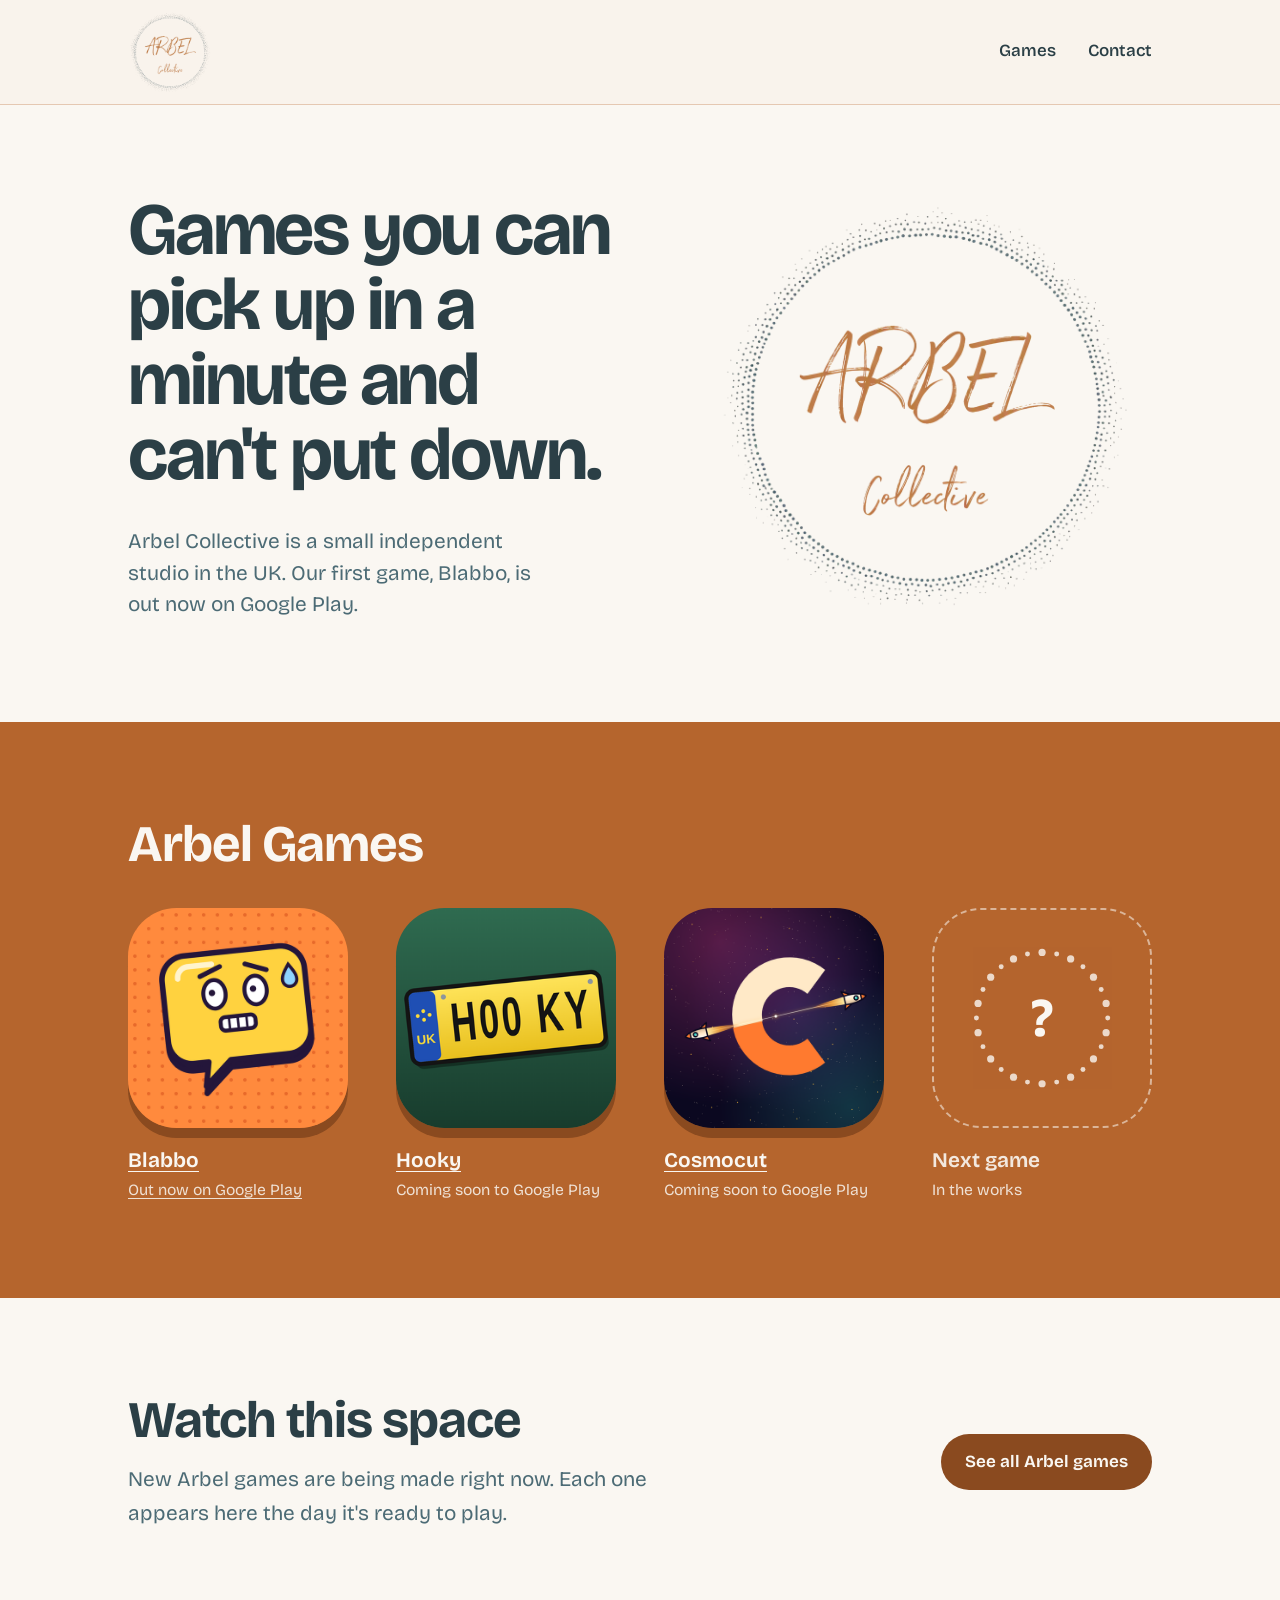
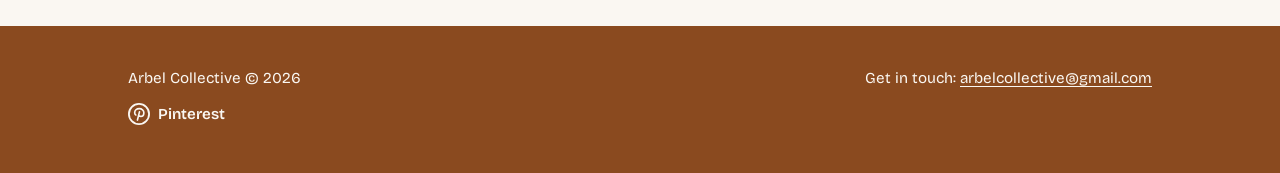
==== commit a7454cab: "Footer: add link to Arbel Collective on Pinterest Co-Authored-By: Claude Opus 5.5 <noreply@anthropic" ====
--- a/index.html
+++ b/index.html
@@ -4,9 +4,8 @@
 <meta charset="utf-8">
 <meta name="viewport" content="width=device-width, initial-scale=1">
 <title>Arbel Collective</title>
-<meta name="description" content="Arbel Collective makes mobile games you can pick up in a minute. Blabbo and Hooky are out now on Google Play.">
+<meta name="description" content="Arbel Collective makes mobile games you can pick up in a minute. Our first game, Blabbo, is out now on Google Play.">
 <meta name="theme-color" content="#FAF7F2">
-<meta name="p:domain_verify" content="d18712bc0b3c2ebb83c3b92844e427e0"/>
 <link rel="icon" type="image/png" href="./assets/favicon.png">
 <link rel="preconnect" href="https://fonts.googleapis.com">
 <link rel="preconnect" href="https://fonts.gstatic.com" crossorigin>
@@ -27,7 +26,7 @@
   <div class="wrap">
     <div>
       <h1>Games you can pick up in a minute and can't put down.</h1>
-      <p>Arbel Collective is a small independent studio in the UK. Blabbo and Hooky are out now on Google Play.</p>
+      <p>Arbel Collective is a small independent studio in the UK. Our first game, Blabbo, is out now on Google Play.</p>
     </div>
     <img class="hero-logo" src="assets/arbel-logo.png" alt="Arbel Collective logo" width="880" height="880">
   </div>
@@ -45,7 +44,7 @@
       <li class="slot">
         <a class="tile" href="hooky/"><img src="assets/hooky-icon.png" alt="" width="512" height="512"></a>
         <p class="slot-name"><a href="hooky/">Hooky</a></p>
-        <p class="slot-meta"><a href="https://play.google.com/store/apps/details?id=com.arbelcollective.hooky">Out now on Google Play</a></p>
+        <p class="slot-meta">Coming soon to Google Play</p>
       </li>
       <li class="slot">
         <a class="tile" href="cosmocut/"><img src="assets/cosmocut-icon.png" alt="" width="512" height="512"></a>
--- a/assets/style.css
+++ b/assets/style.css
@@ -119,7 +119,7 @@
 .wrap.prose > * { max-width: 68ch; }
 
 /* ---------- home: games shelf ---------- */
-.shelf-row { list-style: none; margin: 0; padding: 0; display: grid; grid-template-columns: repeat(3, minmax(0, 1fr)); gap: clamp(16px, 4vw, 48px); }
+.shelf-row { list-style: none; margin: 0; padding: 0; display: grid; grid-template-columns: repeat(4, minmax(0, 1fr)); gap: clamp(16px, 4vw, 48px); }
 .slot p { margin: 0; }
 .tile { display: block; aspect-ratio: 1; width: 100%; max-width: 220px; border-radius: 22%; overflow: hidden; margin-bottom: 16px; }
 .tile img { width: 100%; height: 100%; object-fit: cover; }
@@ -142,9 +142,16 @@
 .button:hover { background: var(--sea-deep); }
 
 @media (max-width: 760px) {
-  .shelf-row { gap: 14px; }
+  .shelf-row { grid-template-columns: repeat(2, minmax(0, 1fr)); gap: 28px 16px; }
+  .tile { max-width: 160px; }
   .slot-name { font-size: 1.05rem; }
   .slot-meta { font-size: 0.85rem; }
   a.tile { box-shadow: 0 6px 0 var(--clay-deep); }
 }
 @media (prefers-reduced-motion: reduce) { a.tile { transition: none; } }
+
+/* footer social links */
+.social { list-style: none; margin: 0; padding: 0; display: flex; gap: 18px; flex-basis: 100%; }
+.social a { display: inline-flex; align-items: center; gap: 8px; color: var(--paper); text-decoration: none; font-weight: 600; }
+.social a:hover span { text-decoration: underline; text-underline-offset: 0.2em; }
+.social svg { width: 22px; height: 22px; }
